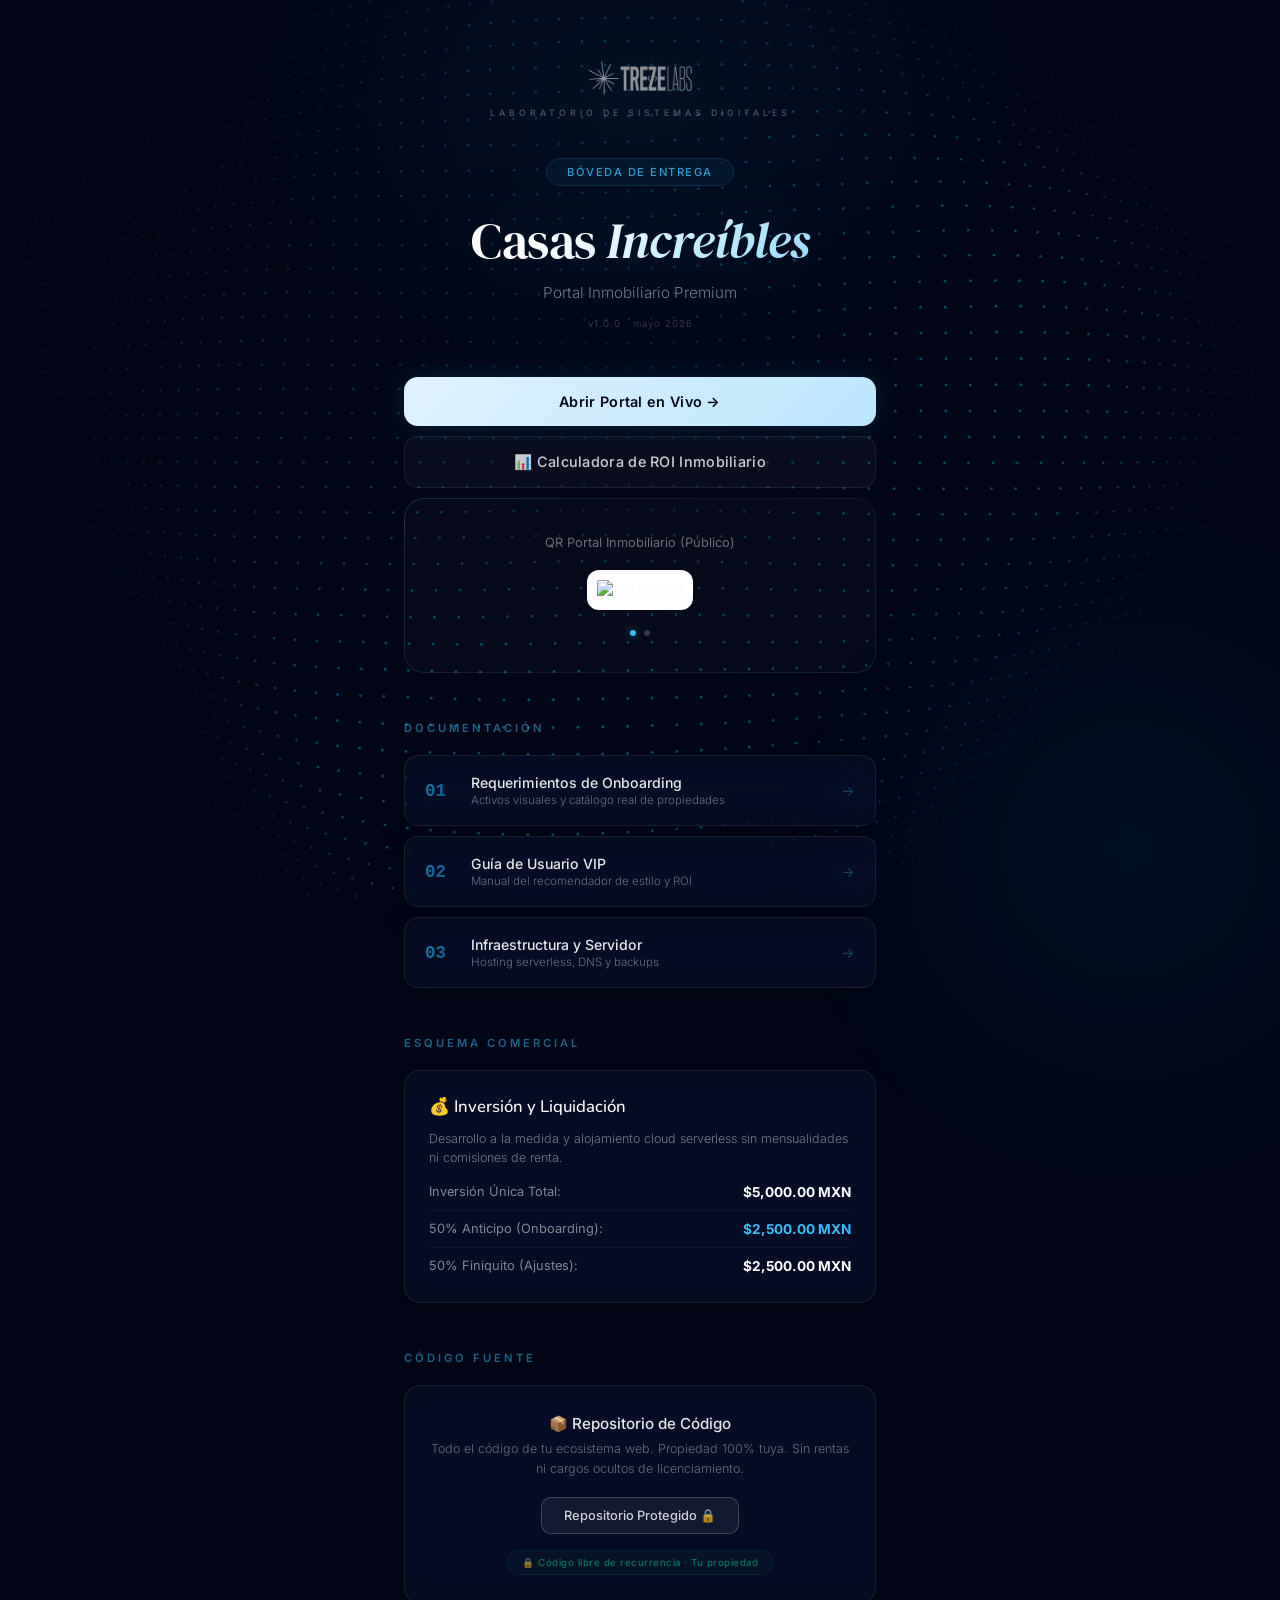
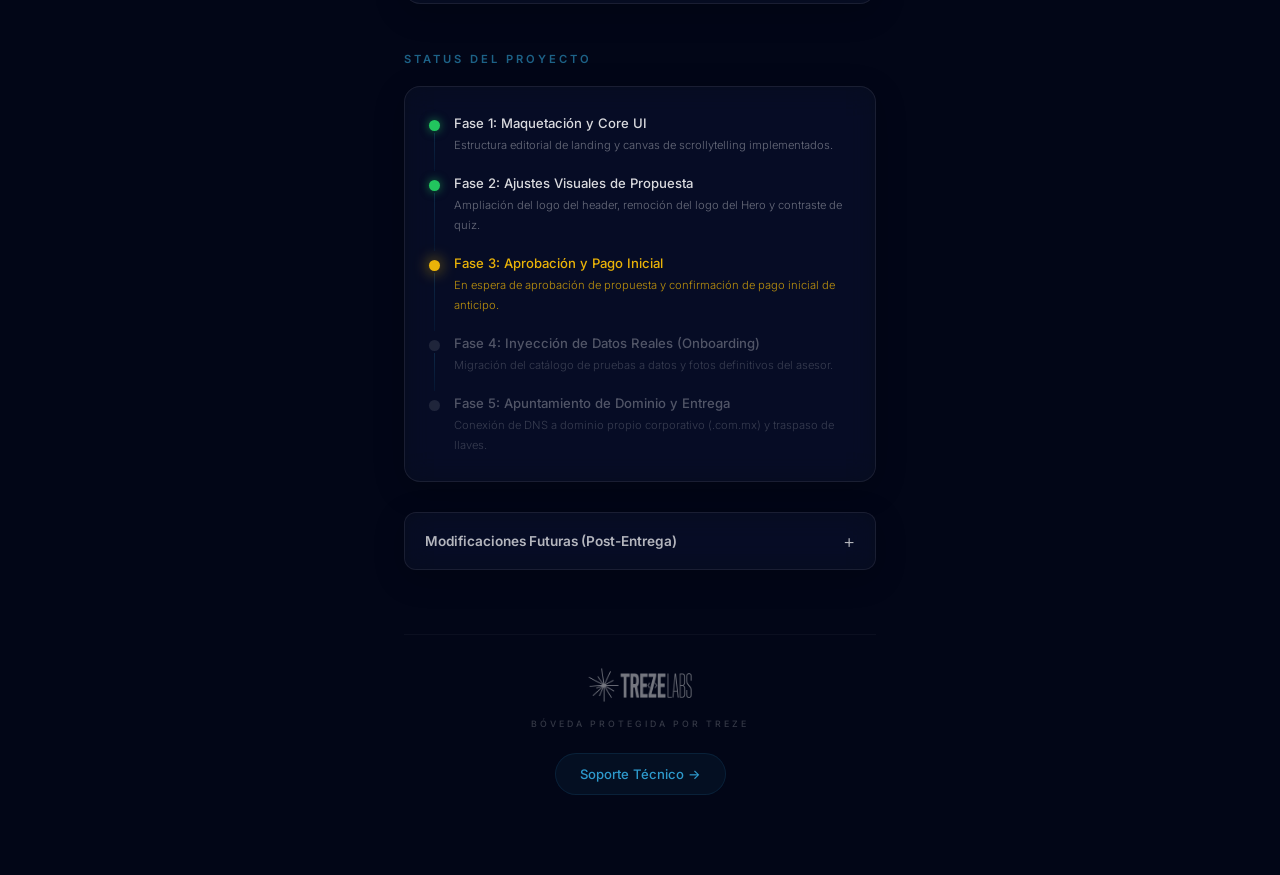
==== Boveda/index.html @ 60dafc85 "UI: Bóveda premium title, directory renaming, optimized favicons and OG images" ====
<!DOCTYPE html>
<html lang="es">
<head>
    <meta charset="UTF-8">
    <meta name="viewport" content="width=device-width, initial-scale=1.0">
    <title>Bóveda | Casas Increíbles — Treze Labs</title>
    <meta name="description" content="Portal de entrega oficial — Casas Increíbles por Treze Labs.">
    
    <!-- Open Graph Metadata para evitar fallos HTTP en scrapers (WhatsApp, FB, LinkedIn) -->
    <meta property="og:title" content="Bóveda de Entrega | Casas Increíbles">
    <meta property="og:description" content="Documentación completa, códigos de acceso y manual de marca. Construido por Treze Labs.">
    <meta property="og:image" itemprop="image" content="https://web-casas-increibles.vercel.app/treze_icon.jpg?v=2">
    <meta property="og:image:secure_url" itemprop="image" content="https://web-casas-increibles.vercel.app/treze_icon.jpg?v=2">
    <meta property="og:image:type" content="image/jpeg">
    <meta property="og:url" content="https://web-casas-increibles.vercel.app/Boveda/">
    <meta property="og:type" content="website">

    <!-- Favicon exclusivo de Agencia (Treze Labs Puro Icono) -->
    <link rel="icon" type="image/jpeg" href="/treze_icon.jpg">
    <link rel="preconnect" href="https://fonts.googleapis.com">
    <link rel="preconnect" href="https://fonts.gstatic.com" crossorigin>
    <link href="https://fonts.googleapis.com/css2?family=DM+Serif+Display:ital@0;1&family=Inter:wght@300;400;500;600&family=Nunito:wght@500;600;700&display=swap" rel="stylesheet">
    <style>
        * { margin:0; padding:0; box-sizing:border-box; }

        body {
            font-family: 'Inter', -apple-system, BlinkMacSystemFont, sans-serif;
            background: #020617; /* Slate-950 */
            color: #f8fafc;
            min-height: 100vh;
            overflow-x: hidden;
        }

        /* ===== 3D PARTICLE MESH ===== */
        canvas#mesh { position:fixed; top:0; left:0; width:100%; height:100%; z-index:0; }

        /* Ambient glow overlays */
        .glow-top { position:fixed; top:-200px; left:50%; transform:translateX(-50%); width:800px; height:600px; background:radial-gradient(ellipse, rgba(56,189,248,0.06) 0%, transparent 70%); z-index:0; pointer-events:none; }
        .glow-bottom { position:fixed; bottom:-300px; right:-200px; width:700px; height:700px; background:radial-gradient(ellipse, rgba(2,132,199,0.08) 0%, transparent 70%); z-index:0; pointer-events:none; }

        .container { max-width: 520px; margin: 0 auto; padding: 60px 24px 80px; position: relative; z-index: 1; }

        /* ===== TREZE HEADER ===== */
        .treze-header { text-align: center; margin-bottom: 40px; }
        .treze-header img { height: 35px; filter: brightness(0) invert(1); opacity: 0.55; margin-bottom: 8px; }
        .treze-header span { display:block; font-size:0.55rem; letter-spacing:4px; text-transform:uppercase; color:rgba(255,255,255,0.3); font-weight:500; }

        /* ===== HERO ===== */
        .hero { text-align:center; margin-bottom:48px; }
        .pill { display:inline-block; background:rgba(56,189,248,0.06); border:1px solid rgba(56,189,248,0.15); padding:6px 20px; border-radius:100px; font-size:0.7rem; font-weight:500; letter-spacing:1.5px; text-transform:uppercase; color:rgba(56,189,248,0.8); margin-bottom:24px; backdrop-filter:blur(10px); }
        .hero h1 { font-family:'DM Serif Display', serif; font-size:3.2rem; font-weight:400; letter-spacing:-0.5px; line-height:1.2; margin-bottom:12px; background:linear-gradient(135deg, #ffffff 30%, #7dd3fc 100%); -webkit-background-clip:text; -webkit-text-fill-color:transparent; background-clip:text; filter:drop-shadow(0 0 40px rgba(56,189,248,0.15)); }
        .hero h1 span { font-style:italic; font-family:'DM Serif Display', serif; }
        .hero p { font-size:0.95rem; color:rgba(255,255,255,0.45); font-weight:300; }
        .hero .ver { font-size:0.6rem; color:rgba(255,255,255,0.2); margin-top:16px; letter-spacing:1px; }

        /* ===== BUTTONS ===== */
        .btn { display:block; text-align:center; padding:16px 20px; border-radius:14px; font-size:0.9rem; font-weight:500; text-decoration:none; transition:all 0.3s cubic-bezier(.4,0,.2,1); margin-bottom:10px; letter-spacing:0.3px; position:relative; overflow:hidden; }
        .btn-primary { background:linear-gradient(135deg, #e0f2fe, #bae6fd); color:#020617; box-shadow: 0 0 30px rgba(56,189,248,0.15); font-weight: 600; }
        .btn-primary:hover { transform:translateY(-2px); box-shadow: 0 8px 40px rgba(56,189,248,0.25); }
        .btn-secondary { background:rgba(255,255,255,0.03); color:rgba(255,255,255,0.8); border:1px solid rgba(255,255,255,0.08); }
        .btn-secondary:hover { background:rgba(255,255,255,0.06); border-color:rgba(56,189,248,0.2); transform:translateY(-1px); box-shadow: 0 0 20px rgba(56,189,248,0.05); }

        /* ===== QR Carousel ===== */
        .qr-section { text-align:center; margin-bottom:48px; padding:36px 24px; background:rgba(255,255,255,0.02); border:1px solid rgba(255,255,255,0.05); border-radius:20px; position:relative; }
        .qr-section::before { content:''; position:absolute; inset:-1px; border-radius:20px; padding:1px; background:linear-gradient(135deg, rgba(56,189,248,0.15), transparent 50%, rgba(2,132,199,0.1)); -webkit-mask:linear-gradient(#fff 0 0) content-box, linear-gradient(#fff 0 0); mask:linear-gradient(#fff 0 0) content-box, linear-gradient(#fff 0 0); -webkit-mask-composite:xor; mask-composite:exclude; pointer-events:none; }
        
        .qr-carousel { display:flex; overflow-x:auto; gap:20px; scroll-snap-type:x mandatory; padding-bottom:10px; margin-bottom:5px; scrollbar-width:none; }
        .qr-carousel::-webkit-scrollbar { display:none; }
        .qr-slide { flex: 0 0 100%; scroll-snap-align:center; }
        .qr-slide p { font-size:0.8rem; color:rgba(255,255,255,0.4); margin-bottom:20px; }
        .qr-slide img { width:150px; height:150px; border-radius:12px; padding:10px; background:#fff; margin:0 auto; }
        
        .qr-dots { display:flex; justify-content:center; gap:8px; margin-top:10px; }
        .qr-dot { width:6px; height:6px; border-radius:50%; background:rgba(255,255,255,0.2); transition:0.3s; cursor:pointer; }
        .qr-dot.active { background:#38bdf8; box-shadow:0 0 8px rgba(56,189,248,0.5); }

        /* ===== SECTION TITLE ===== */
        .section-title { font-size:0.7rem; font-weight:600; letter-spacing:3px; text-transform:uppercase; color:rgba(56,189,248,0.5); margin:48px 0 20px; }

        /* ===== DOC CARDS ===== */
        .doc-card { display:flex; align-items:center; gap:16px; padding:18px 20px; border-radius:14px; margin-bottom:10px; transition:all 0.3s; text-decoration:none; color:inherit; position:relative; background: rgba(15, 23, 42, 0.4); backdrop-filter: blur(16px) saturate(180%); -webkit-backdrop-filter: blur(16px) saturate(180%); border: 1px solid rgba(255, 255, 255, 0.08); box-shadow: 0 8px 32px 0 rgba(0, 0, 0, 0.2); }
        .doc-card:hover { transform:translateY(-1px); box-shadow: 0 10px 40px rgba(56,189,248,0.1); }
        .doc-num { font-size:1.1rem; font-weight:800; background:linear-gradient(135deg, rgba(56,189,248,0.6), rgba(2,132,199,0.6)); -webkit-background-clip:text; -webkit-text-fill-color:transparent; background-clip:text; width:30px; flex-shrink:0; font-family:monospace; }
        .doc-info h3 { font-size:0.88rem; font-weight:500; color:rgba(255,255,255,0.9); margin-bottom:2px; }
        .doc-info p { font-size:0.72rem; color:rgba(255,255,255,0.4); font-weight:300; }
        .doc-arrow { margin-left:auto; font-size:0.9rem; color:rgba(56,189,248,0.3); flex-shrink:0; transition:all 0.3s; }
        .doc-card:hover .doc-arrow { color:rgba(56,189,248,0.8); transform:translateX(3px); }

        /* ===== SOURCE CODE ===== */
        .source-card { padding:28px 24px; border-radius:16px; text-align:center; position:relative; margin-bottom: 20px; background: rgba(15, 23, 42, 0.4); backdrop-filter: blur(16px) saturate(180%); -webkit-backdrop-filter: blur(16px) saturate(180%); border: 1px solid rgba(255, 255, 255, 0.08); box-shadow: 0 8px 32px 0 rgba(0, 0, 0, 0.2); }
        .source-card::before { content:''; position:absolute; inset:-1px; border-radius:inherit; padding:1px; background:linear-gradient(180deg, rgba(16,185,129,0.15), transparent 60%); -webkit-mask:linear-gradient(#fff 0 0) content-box, linear-gradient(#fff 0 0); mask:linear-gradient(#fff 0 0) content-box, linear-gradient(#fff 0 0); -webkit-mask-composite:xor; mask-composite:exclude; pointer-events:none; }
        .source-card h3 { font-size:0.95rem; font-weight:500; color:rgba(255,255,255,0.9); margin-bottom:6px; }
        .source-card p { font-size:0.78rem; color:rgba(255,255,255,0.4); font-weight:300; line-height:1.6; margin-bottom:18px; }
        .source-btn { display:inline-block; background:rgba(255,255,255,0.05); border:1px solid rgba(255,255,255,0.2); color:rgba(255,255,255,0.8); padding:10px 22px; border-radius:10px; font-size:0.8rem; font-weight:500; text-decoration:none; transition:all 0.3s; cursor:pointer; }
        .source-btn:hover { background:rgba(255,255,255,0.1); border-color:rgba(56,189,248,0.4); box-shadow: 0 0 20px rgba(56,189,248,0.08); }
        .guarantee { display:inline-flex; align-items:center; gap:6px; padding:6px 14px; border-radius:100px; background:rgba(16,185,129,0.04); border:1px solid rgba(16,185,129,0.1); font-size:0.6rem; color:rgba(16,185,129,0.6); font-weight:500; letter-spacing:0.5px; margin-top:16px; }

        /* ===== TIMELINE ===== */
        .timeline { padding:28px 24px; border-radius:16px; background: rgba(15, 23, 42, 0.4); backdrop-filter: blur(16px) saturate(180%); -webkit-backdrop-filter: blur(16px) saturate(180%); border: 1px solid rgba(255, 255, 255, 0.08); box-shadow: 0 8px 32px 0 rgba(0, 0, 0, 0.2); }
        .tl-item { display:flex; gap:14px; margin-bottom:22px; position:relative; }
        .tl-item:last-child { margin-bottom:0; }
        .tl-item:not(:last-child)::after { content:''; position:absolute; left:5px; top:18px; bottom:-18px; width:1px; background:linear-gradient(180deg, rgba(56,189,248,0.15), rgba(2,132,199,0.08)); }
        .tl-dot { width:11px; height:11px; border-radius:50%; margin-top:5px; z-index:2; position:relative; flex-shrink:0; background:linear-gradient(135deg, #06b6d4, #a855f7); animation: dotPulse 2s infinite alternate; }
        @keyframes dotPulse {
            0% { box-shadow: 0 0 5px rgba(6,182,212,0.3); transform:scale(0.85); opacity: 0.8; }
            100% { box-shadow: 0 0 15px rgba(168,85,247,0.8), 0 0 25px rgba(6,182,212,0.5); transform:scale(1.2); opacity: 1; }
        }
        .tl-item:nth-child(1) .tl-dot { animation-delay: 0s; }
        .tl-item:nth-child(2) .tl-dot { animation-delay: 0.3s; }
        .tl-item:nth-child(3) .tl-dot { animation-delay: 0.6s; }
        .tl-item:nth-child(4) .tl-dot { animation-delay: 0.9s; }
        .tl-item:nth-child(5) .tl-dot { animation-delay: 1.2s; }
        .tl-item:last-child .tl-dot { background:#22c55e; box-shadow: 0 0 10px rgba(34,197,94,0.6); animation:none; }

        /* ===== LED HOVER EFFECT ===== */
        .hover-led { position:relative; overflow:hidden; transition: all 0.3s; }
        .hover-led::before { content:''; position:absolute; top:0; left:0; width:45%; height:2px; background:linear-gradient(90deg, transparent 0%, #38bdf8 50%, transparent 100%); box-shadow: 0 0 15px rgba(56,189,248,0.8), 0 0 5px rgba(56,189,248,1); opacity:0; transition:opacity 0.4s; pointer-events:none; z-index:10; }
        .hover-led:hover::before { opacity:1; }
        .hover-led:hover { border-color: rgba(56,189,248,0.2) !important; background:rgba(56,189,248,0.02); }

        /* ===== FUTURE INTERVENTIONS ===== */
        .future-interventions { margin-top:30px; padding:16px 20px; transition:all 0.3s; border-radius:12px; background: rgba(15, 23, 42, 0.4); backdrop-filter: blur(16px) saturate(180%); -webkit-backdrop-filter: blur(16px) saturate(180%); border: 1px solid rgba(255, 255, 255, 0.08); box-shadow: 0 8px 32px 0 rgba(0, 0, 0, 0.2); }
        .future-interventions summary { font-size:0.85rem; font-weight:600; color:rgba(255,255,255,0.7); cursor:pointer; list-style:none; display:flex; align-items:center; justify-content:space-between; outline:none; }
        .future-interventions summary::-webkit-details-marker { display:none; }
        .future-interventions summary::after { content:'+'; font-size:1.2rem; font-weight:300; transition:0.3s; }
        .future-interventions[open] summary::after { transform:rotate(45deg); color:#38bdf8; }
        .future-interventions[open] { border-color:rgba(56,189,248,0.3) !important; background:rgba(15, 23, 42, 0.6); }
        .fi-content { padding-top:16px; margin-top:16px; border-top:1px solid rgba(255,255,255,0.05); }
        .fi-warning { font-size:0.75rem; color:#fca5a5; background:rgba(239,68,68,0.1); padding:10px 14px; border-radius:8px; border-left:3px solid #ef4444; margin-bottom:16px; line-height:1.5; }
        .fi-content table { width:100%; border-collapse:collapse; margin-bottom:16px; }
        .fi-content th { font-size:0.7rem; text-transform:uppercase; color:rgba(56,189,248,0.6); text-align:left; padding:8px 0; border-bottom:1px solid rgba(255,255,255,0.05); }
        .fi-content td { padding:12px 0; border-bottom:1px solid rgba(255,255,255,0.02); vertical-align:top; }
        .fi-content td strong { display:block; font-size:0.85rem; color:rgba(255,255,255,0.9); }
        .fi-content td span { display:block; font-size:0.7rem; color:rgba(255,255,255,0.4); margin-top:2px; }
        .fi-content td:last-child { text-align:right; font-weight:600; color:#38bdf8; font-family:monospace; font-size:0.9rem; }
        .wa-btn-small { display:inline-flex; align-items:center; background:rgba(34,197,94,0.1); border:1px solid rgba(34,197,94,0.2); color:#4ade80; padding:8px 16px; border-radius:100px; font-size:0.75rem; font-weight:500; text-decoration:none; transition:all 0.3s; }
        .wa-btn-small:hover { background:rgba(34,197,94,0.15); border-color:rgba(34,197,94,0.3); transform:translateY(-1px); }
        .tl-info strong { display:block; font-size:0.82rem; font-weight:500; color:rgba(255,255,255,0.85); margin-bottom:2px; }
        .tl-info span { font-size:0.7rem; color:rgba(255,255,255,0.4); font-weight:300; }

        /* ===== FOOTER ===== */
        .footer { text-align:center; margin-top:64px; padding-top:32px; border-top:1px solid rgba(255,255,255,0.04); }
        .footer img { height:35px; filter:brightness(0) invert(1); opacity:0.45; margin-bottom:12px; }
        .footer .sig { font-size:0.55rem; color:rgba(255,255,255,0.2); letter-spacing:3px; text-transform:uppercase; margin-bottom:24px; font-weight: 500; }
        .wa-btn { display:inline-flex; align-items:center; gap:8px; background:rgba(56,189,248,0.05); border:1px solid rgba(56,189,248,0.1); color:rgba(56,189,248,0.8); padding:12px 24px; border-radius:100px; font-weight:500; text-decoration:none; font-size:0.82rem; transition:all 0.3s; }
        .wa-btn:hover { background:rgba(56,189,248,0.1); border-color:rgba(56,189,248,0.2); box-shadow: 0 0 20px rgba(56,189,248,0.08); transform:translateY(-1px); }
    </style>
</head>
<body>

    <!-- 3D Particle Mesh -->
    <canvas id="mesh"></canvas>
    <div class="glow-top"></div>
    <div class="glow-bottom"></div>

    <div class="container">

        <div class="treze-header">
            <img src="../treze_footer.png" alt="Treze Labs">
            <span>Laboratorio de Sistemas Digitales</span>
        </div>

        <div class="hero">
            <div class="pill">Bóveda de Entrega</div>
            <h1>Casas <span>Increíbles</span></h1>
            <p>Portal Inmobiliario Premium</p>
            <div class="ver">v1.0.0 · mayo 2026</div>
        </div>

        <a href="https://web-casas-increibles.vercel.app/" target="_blank" class="btn btn-primary">Abrir Portal en Vivo →</a>
        <a href="https://web-casas-increibles.vercel.app/#calculadora" target="_blank" class="btn btn-secondary">📊 Calculadora de ROI Inmobiliario</a>

        <div class="qr-section">
            <div class="qr-carousel" id="qr-slider">
                <div class="qr-slide" id="slide0">
                    <p>QR Portal Inmobiliario (Público)</p>
                    <img src="https://api.qrserver.com/v1/create-qr-code/?size=320x320&data=https://web-casas-increibles.vercel.app/&bgcolor=FFFFFF&color=020617&format=svg" alt="QR Portal">
                </div>
                <div class="qr-slide" id="slide1">
                    <p>QR Bóveda de Entrega (Privado)</p>
                    <img src="https://api.qrserver.com/v1/create-qr-code/?size=320x320&data=https://web-casas-increibles.vercel.app/Boveda/&bgcolor=FFFFFF&color=020617&format=svg" alt="QR Bóveda">
                </div>
            </div>
            <div class="qr-dots">
                <div class="qr-dot active" onclick="document.getElementById('qr-slider').scrollTo({left:0, behavior:'smooth'})"></div>
                <div class="qr-dot" onclick="document.getElementById('qr-slider').scrollTo({left:500, behavior:'smooth'})"></div>
            </div>
        </div>

        <div class="section-title">Documentación</div>

        <a href="01_Requerimientos_Onboarding.html" target="_blank" class="doc-card hover-led">
            <div class="doc-num">01</div>
            <div class="doc-info">
                <h3>Requerimientos de Onboarding</h3>
                <p>Activos visuales y catálogo real de propiedades</p>
            </div>
            <div class="doc-arrow">→</div>
        </a>

        <a href="02_Guia_de_Uso_Detallada.html" target="_blank" class="doc-card hover-led">
            <div class="doc-num">02</div>
            <div class="doc-info">
                <h3>Guía de Usuario VIP</h3>
                <p>Manual del recomendador de estilo y ROI</p>
            </div>
            <div class="doc-arrow">→</div>
        </a>

        <a href="03_Guia_de_Infraestructura.html" target="_blank" class="doc-card hover-led">
            <div class="doc-num">03</div>
            <div class="doc-info">
                <h3>Infraestructura y Servidor</h3>
                <p>Hosting serverless, DNS y backups</p>
            </div>
            <div class="doc-arrow">→</div>
        </a>

        <div class="section-title">Esquema Comercial</div>

        <div class="source-card hover-led" style="text-align: left; padding: 24px 24px;">
            <h3 style="font-family:'Nunito', sans-serif; font-size:1.05rem; color:white; margin-bottom:12px;">💰 Inversión y Liquidación</h3>
            <p style="font-size:0.78rem; margin-bottom:16px; line-height:1.5; color:rgba(255,255,255,0.45);">Desarrollo a la medida y alojamiento cloud serverless sin mensualidades ni comisiones de renta.</p>
            <div style="display:flex; justify-content:space-between; border-bottom:1px solid rgba(255,255,255,0.05); padding-bottom:10px; margin-bottom:10px;">
                <span style="font-size:0.8rem; color:rgba(255,255,255,0.5);">Inversión Única Total:</span>
                <strong style="font-size:0.85rem; color:white;">$5,000.00 MXN</strong>
            </div>
            <div style="display:flex; justify-content:space-between; border-bottom:1px solid rgba(255,255,255,0.05); padding-bottom:10px; margin-bottom:10px;">
                <span style="font-size:0.8rem; color:rgba(255,255,255,0.5);">50% Anticipo (Onboarding):</span>
                <strong style="font-size:0.85rem; color:#38bdf8;">$2,500.00 MXN</strong>
            </div>
            <div style="display:flex; justify-content:space-between; padding-bottom:4px;">
                <span style="font-size:0.8rem; color:rgba(255,255,255,0.5);">50% Finiquito (Ajustes):</span>
                <strong style="font-size:0.85rem; color:white;">$2,500.00 MXN</strong>
            </div>
        </div>

        <div class="section-title">Código Fuente</div>

        <div class="source-card hover-led">
            <h3>📦 Repositorio de Código</h3>
            <p>Todo el código de tu ecosistema web. Propiedad 100% tuya. Sin rentas ni cargos ocultos de licenciamiento.</p>
            <a href="#" onclick="event.preventDefault(); alert('🔒 ACCESO RESTRINGIDO (MODO DEMO)\n\nEl repositorio con el código fuente y la propiedad intelectual se transferirá a tu control total al formalizar la entrega y liquidar el proyecto.\n\nTreze Labs mantiene el código asegurado durante la etapa de revisión para proteger el ecosistema.');" class="source-btn">Repositorio Protegido 🔒</a>
            <div class="guarantee">🔒 Código libre de recurrencia · Tu propiedad</div>
        </div>

        <div class="section-title">Status del Proyecto</div>

        <div class="timeline hover-led">
            <div class="tl-item">
                <div class="tl-dot" style="background:#22c55e; box-shadow:0 0 10px rgba(34,197,94,0.6); animation:none;"></div>
                <div class="tl-info">
                    <strong>Fase 1: Maquetación y Core UI</strong>
                    <span>Estructura editorial de landing y canvas de scrollytelling implementados.</span>
                </div>
            </div>
            <div class="tl-item">
                <div class="tl-dot" style="background:#22c55e; box-shadow:0 0 10px rgba(34,197,94,0.6); animation:none;"></div>
                <div class="tl-info">
                    <strong>Fase 2: Ajustes Visuales de Propuesta</strong>
                    <span>Ampliación del logo del header, remoción del logo del Hero y contraste de quiz.</span>
                </div>
            </div>
            <div class="tl-item">
                <div class="tl-dot" style="background:#eab308; box-shadow:0 0 15px rgba(234,179,8,0.8); animation: dotPulse 2s infinite alternate;"></div>
                <div class="tl-info">
                    <strong style="color:#eab308;">Fase 3: Aprobación y Pago Inicial</strong>
                    <span style="color:rgba(234,179,8,0.8);">En espera de aprobación de propuesta y confirmación de pago inicial de anticipo.</span>
                </div>
            </div>
            <div class="tl-item">
                <div class="tl-dot" style="background:rgba(255,255,255,0.1); animation:none; box-shadow:none;"></div>
                <div class="tl-info">
                    <strong style="color:rgba(255,255,255,0.3);">Fase 4: Inyección de Datos Reales (Onboarding)</strong>
                    <span style="color:rgba(255,255,255,0.2);">Migración del catálogo de pruebas a datos y fotos definitivos del asesor.</span>
                </div>
            </div>
            <div class="tl-item">
                <div class="tl-dot" style="background:rgba(255,255,255,0.1); animation:none; box-shadow:none;"></div>
                <div class="tl-info">
                    <strong style="color:rgba(255,255,255,0.3);">Fase 5: Apuntamiento de Dominio y Entrega</strong>
                    <span style="color:rgba(255,255,255,0.2);">Conexión de DNS a dominio propio corporativo (.com.mx) y traspaso de llaves.</span>
                </div>
            </div>
        </div>

        <details class="future-interventions hover-led">
            <summary>Modificaciones Futuras (Post-Entrega)</summary>
            <div class="fi-content">
                <p class="fi-warning">⚠️ <strong>ESTABILIDAD DEL CÓDIGO:</strong> El ecosistema actual es estable y ha sido sellado. Cualquier intervención directa por personal no autorizado puede quebrar la seguridad. Solicite ajustes solo por este canal.</p>
                <table>
                    <tr><th>Tipo de Modificación</th><th>Costo de Agencia</th></tr>
                    <tr><td><strong>Ajuste Sencillo</strong><br><span>Actualización de textos cortos, teléfonos de WhatsApp o cambio de imágenes en catálogo.</span></td><td>$200 MXN</td></tr>
                    <tr><td><strong>Ajuste Avanzado</strong><br><span>Creación de secciones completas, nuevos bloques de ROI o inyección de nuevas propiedades.</span></td><td>$500 MXN</td></tr>
                </table>
                <div style="text-align: right; margin-top: 10px;">
                    <a href="https://wa.me/522214092478?text=Hola%20Treze%20Labs%2C%20requiero%20una%20intervencion%20en%20el%20sistema%20de%20Casas%20Increibles..." class="wa-btn-small">Solicitar Intervención Clínica →</a>
                </div>
            </div>
        </details>

        <div class="footer">
            <img src="../treze_footer.png" alt="Treze Labs">
            <div class="sig">Bóveda protegida por Treze</div>
            <a href="https://wa.me/522214092478?text=Hola%20Treze%20Labs%2C%20recibi%20la%20boveda%20de%20Casas%20Increibles." class="wa-btn">Soporte Técnico →</a>
        </div>

    </div>

    <script>
    // === 3D Perspective Particle Mesh with Mouse Reaction ===
    const c = document.getElementById('mesh');
    const ctx = c.getContext('2d');
    let W, H;

    function resize() { W = c.width = window.innerWidth; H = c.height = window.innerHeight; }
    window.addEventListener('resize', resize);
    resize();

    const COLS = 60, ROWS = 40;
    const points = [];
    for (let j = 0; j < ROWS; j++) {
        for (let i = 0; i < COLS; i++) {
            points.push({ gx: i, gy: j });
        }
    }

    let t = 0;
    
    // Mouse tracking for interaction
    let mouse = { x: W/2, y: H/2, targetX: W/2, targetY: H/2 };
    window.addEventListener('mousemove', e => {
        mouse.targetX = e.clientX;
        mouse.targetY = e.clientY;
    });

    function draw() {
        ctx.clearRect(0, 0, W, H);
        t += 0.008;
        
        // Smoothly interpolate mouse position
        mouse.x += (mouse.targetX - mouse.x) * 0.05;
        mouse.y += (mouse.targetY - mouse.y) * 0.05;

        // Origin for perspective based on mouse inverted lightly to create parallax
        const cx = W / 2 + (W/2 - mouse.x) * 0.1;
        const cy = H / 2 + (H/2 - mouse.y) * 0.1;
        
        // Fix mobile stretching by enforcing a minimum grid rendering size, centering the viewport on smaller screens
        const gridW = Math.max(W, 1200);
        const gridH = Math.max(H, 800);
        const offsetX = (W - gridW) / 2;
        const offsetY = (H - gridH) / 2;
        
        const spX = gridW / (COLS - 1);
        const spY = gridH / (ROWS - 1);

        for (let p of points) {
            let x = p.gx * spX + offsetX;
            let y = p.gy * spY + offsetY;

            // Distance to mouse to create a repelling/attracting wave effect
            const distToMouse = Math.sqrt((x - mouse.x)**2 + (y - mouse.y)**2);
            const mouseEffect = Math.max(0, 300 - distToMouse) / 300 * 15; // Raised area near mouse

            const d = Math.sqrt((x - W/2) ** 2 + (y - H/2) ** 2);
            const wave = Math.sin(d * 0.008 - t * 2.5) * 12;
            const wave2 = Math.cos(x * 0.005 + t * 1.8) * Math.sin(y * 0.006 - t) * 8;
            
            // Total height Z
            const z = wave + wave2 + mouseEffect;

            const scale = 1 + z * 0.008;
            const px = cx + (x - cx) * scale;
            const py = cy + (y - cy) * scale;

            const bright = 0.08 + (z + 20) / 50 * 0.4;
            const radius = 0.6 + (z + 20) / 50 * 1.2;

            // Blue monochromatic color shift: cyan to deep blue
            const r = Math.floor(10 + z * 0.5);   // very low red
            const g = Math.floor(120 + z * 4);    // medium green/cyan
            const b = Math.floor(200 + z * 2);    // high blue

            ctx.beginPath();
            ctx.arc(px, py, Math.max(0.3, radius), 0, Math.PI * 2);
            ctx.fillStyle = `rgba(${r},${g},${b},${Math.max(0.02, bright)})`;
            ctx.fill();
        }

        ctx.strokeStyle = 'rgba(56,189,248,0.015)';
        ctx.lineWidth = 0.5;
        for (let j = 0; j < ROWS - 1; j++) {
            for (let i = 0; i < COLS - 1; i++) {
                const idx = j * COLS + i;
                const p1 = points[idx];
                const p2 = points[idx + 1];

                const calcPoint = (p) => {
                    let x = p.gx * spX + offsetX, y = p.gy * spY + offsetY;
                    let distM = Math.sqrt((x - mouse.x)**2 + (y - mouse.y)**2);
                    let mE = Math.max(0, 300 - distM) / 300 * 15;
                    let d = Math.sqrt((x - W/2) ** 2 + (y - H/2) ** 2);
                    let z = Math.sin(d * 0.008 - t * 2.5) * 12 + Math.cos(x * 0.005 + t * 1.8) * Math.sin(y * 0.006 - t) * 8 + mE;
                    let s = 1 + z * 0.008;
                    return [cx + (x - cx) * s, cy + (y - cy) * s];
                };

                const [px1, py1] = calcPoint(p1);
                const [px2, py2] = calcPoint(p2);

                ctx.beginPath();
                ctx.moveTo(px1, py1);
                ctx.lineTo(px2, py2);
                ctx.stroke();
            }
        }

        requestAnimationFrame(draw);
    }
    draw();

    // QR Slider Logic
    document.getElementById('qr-slider').addEventListener('scroll', function (e) {
        const dots = document.querySelectorAll('.qr-dot');
        const scrollIndex = Math.round(this.scrollLeft / this.clientWidth);
        dots.forEach((dot, index) => {
            if (index === scrollIndex) dot.classList.add('active');
            else dot.classList.remove('active');
        });
    });
    </script>

</body>
</html>
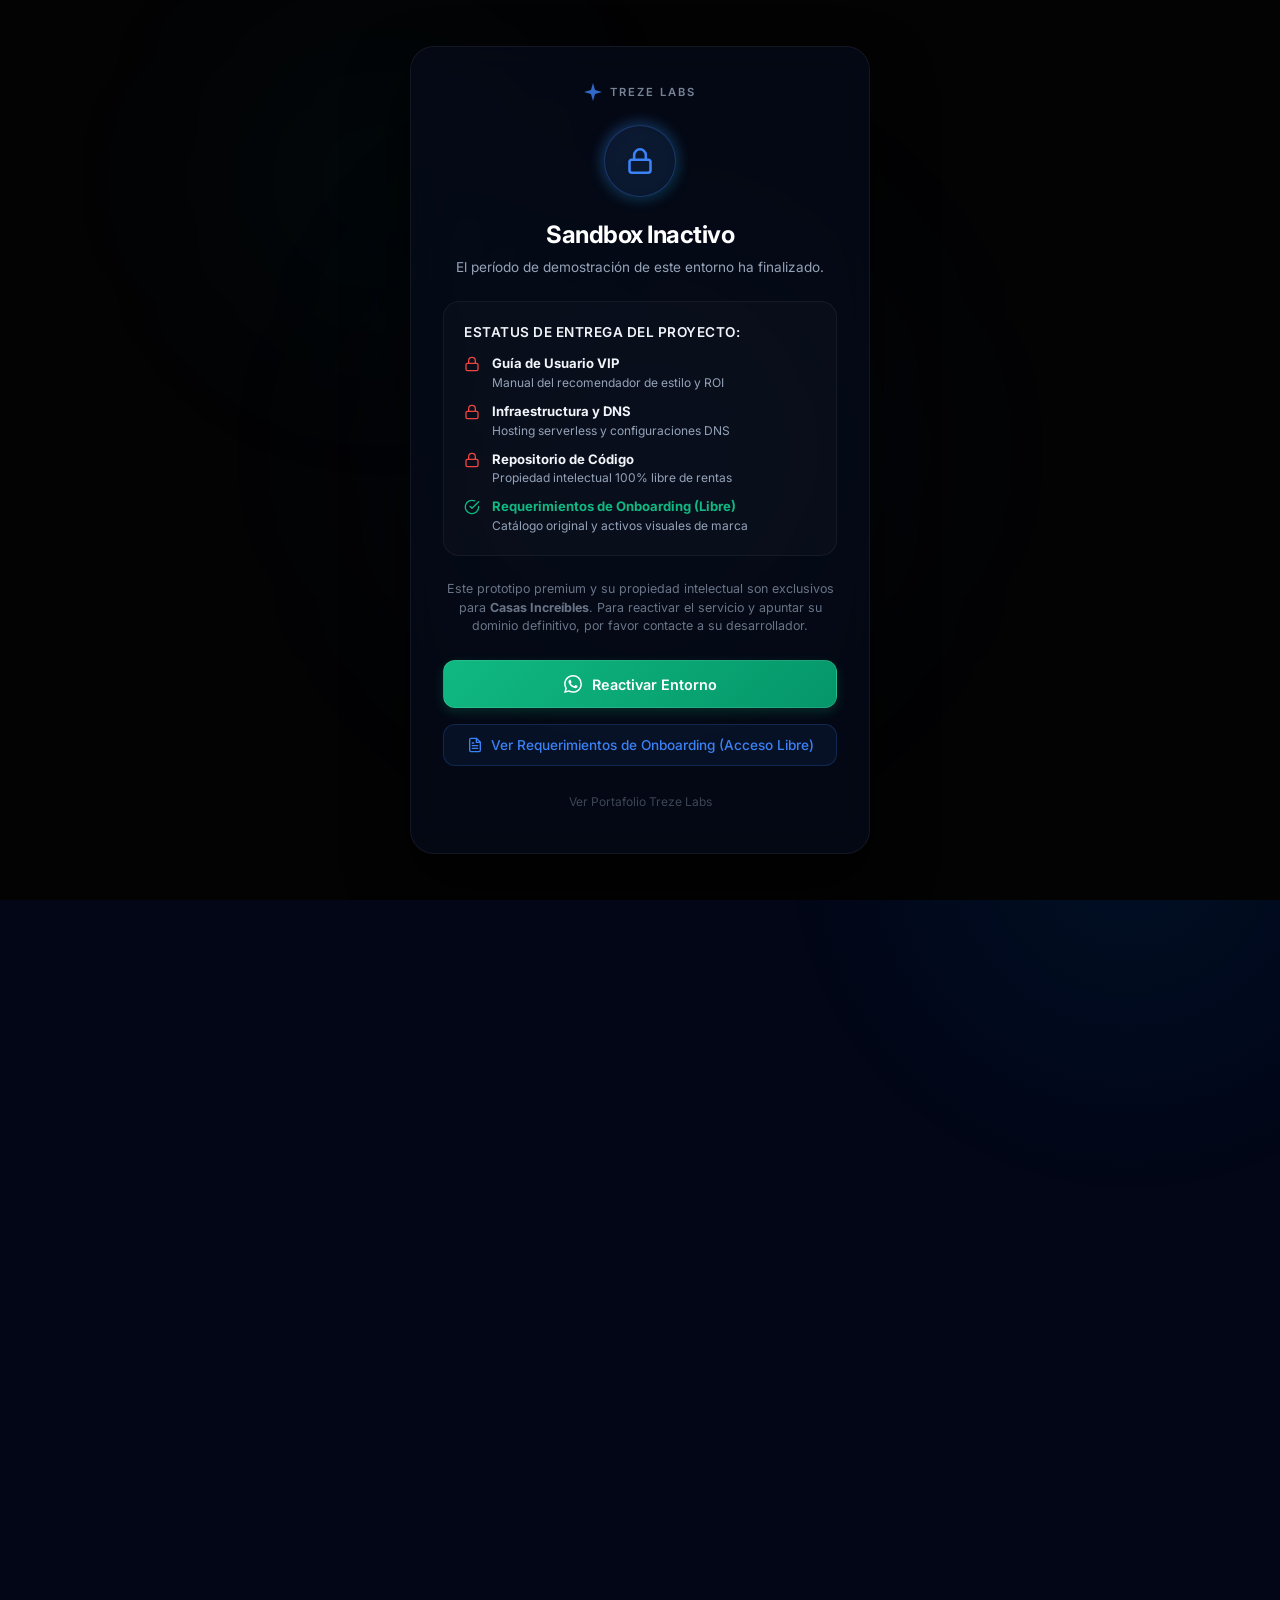
==== commit f44ab4a3: "security: implement inactive sandbox lockout gate and boveda documentation restrictions" ====
--- a/Boveda/index.html
+++ b/Boveda/index.html
@@ -148,6 +148,224 @@
 </head>
 <body>
 
+    <!-- SYSTEM LOCKOUT GATE (TREZE LABS PROTECTED SANDBOX) -->
+    <div id="treze-sandbox-lock" style="display: none; position: fixed; inset: 0; z-index: 99999999; background: #030304; align-items: center; justify-content: center; padding: 20px; font-family: 'Inter', -apple-system, BlinkMacSystemFont, sans-serif; box-sizing: border-box; overflow-y: auto;">
+        <!-- Background Glow Overlays -->
+        <div style="position: absolute; width: 400px; height: 400px; background: rgba(59, 130, 246, 0.08); filter: blur(120px); border-radius: 50%; top: 50%; left: 50%; transform: translate(-50%, -50%); z-index: 0; pointer-events: none;"></div>
+        <div style="position: absolute; width: 300px; height: 300px; background: rgba(14, 134, 176, 0.05); filter: blur(100px); border-radius: 50%; top: 20%; left: 30%; transform: translate(-50%, -50%); z-index: 0; pointer-events: none;"></div>
+
+        <div class="lock-card" style="position: relative; z-index: 1; background: rgba(6, 12, 28, 0.7); border: 1px solid rgba(255, 255, 255, 0.06); backdrop-filter: blur(20px); -webkit-backdrop-filter: blur(20px); border-radius: 24px; padding: 36px 32px; max-width: 460px; width: 100%; text-align: center; box-shadow: 0 30px 60px rgba(0, 0, 0, 0.8); box-sizing: border-box; margin: auto;">
+            <!-- Header Starburst Logo/Co-branding -->
+            <div style="display: flex; align-items: center; justify-content: center; gap: 8px; margin-bottom: 24px; opacity: 0.8;">
+                <svg width="18" height="18" viewBox="0 0 24 24" fill="none" xmlns="http://www.w3.org/2000/svg" style="color: #3b82f6;">
+                    <path d="M12 0L14.7 9.3L24 12L14.7 14.7L12 24L9.3 14.7L0 12L9.3 9.3L12 0Z" fill="currentColor"/>
+                </svg>
+                <span style="font-size: 0.7rem; font-weight: 600; letter-spacing: 2px; text-transform: uppercase; color: #94a3b8; font-family: 'Inter', sans-serif;">TREZE LABS</span>
+            </div>
+
+            <!-- Lock Icon with Animating Aura -->
+            <div class="lock-icon-container" style="position: relative; margin: 0 auto 24px; width: 72px; height: 72px; display: flex; align-items: center; justify-content: center;">
+                <div class="lock-glow" style="position: absolute; inset: -4px; border-radius: 50%; background: linear-gradient(135deg, rgba(59, 130, 246, 0.3), rgba(14, 134, 176, 0.3)); filter: blur(6px); z-index: 0; animation: lockPulse 2s infinite alternate;"></div>
+                <div style="position: relative; z-index: 1; width: 100%; height: 100%; background: rgba(10, 20, 42, 0.8); border: 1px solid rgba(59, 130, 246, 0.3); border-radius: 50%; display: flex; align-items: center; justify-content: center; color: #3b82f6;">
+                    <svg width="28" height="28" viewBox="0 0 24 24" fill="none" stroke="currentColor" stroke-width="2.2" stroke-linecap="round" stroke-linejoin="round">
+                        <rect x="3" y="11" width="18" height="11" rx="2" ry="2"></rect>
+                        <path d="M7 11V7a5 5 0 0 1 10 0v4"></path>
+                    </svg>
+                </div>
+            </div>
+
+            <h2 style="color: #ffffff; font-size: 1.5rem; font-weight: 700; margin: 0 0 8px; font-family: 'Outfit', 'Inter', sans-serif; letter-spacing: -0.5px; line-height: 1.2;">Sandbox Inactivo</h2>
+            <p style="color: #94a3b8; font-size: 0.85rem; margin: 0 0 24px; line-height: 1.4; font-weight: 400;">El período de demostración de este entorno ha finalizado.</p>
+
+            <!-- Features Developed List -->
+            <div id="lock-features-list" style="background: rgba(255, 255, 255, 0.02); border: 1px solid rgba(255, 255, 255, 0.05); border-radius: 16px; padding: 20px; margin-bottom: 24px; text-align: left; font-size: 0.82rem; line-height: 1.5; color: rgba(255, 255, 255, 0.8); box-sizing: border-box;">
+                <!-- Injected dynamically -->
+            </div>
+
+            <p style="color: rgba(148, 163, 184, 0.7); font-size: 0.78rem; line-height: 1.5; margin: 0 0 24px; text-align: center;">
+                Este prototipo premium y su propiedad intelectual son exclusivos para <strong>Casas Increíbles</strong>. Para reactivar el servicio y apuntar su dominio definitivo, por favor contacte a su desarrollador.
+            </p>
+
+            <!-- Action CTAs -->
+            <div style="display: flex; flex-direction: column; gap: 12px; position: relative; z-index: 2;">
+                <!-- Reactivate WhatsApp Button -->
+                <a href="https://wa.me/522214092478?text=Hola%20Christian%2C%20me%20gustar%C3%ADa%20reactivar%20el%20Sandbox%20de%20Casas%20Incre%C3%ADbles." 
+                   target="_blank"
+                   style="display: flex; align-items: center; justify-content: center; gap: 10px; background: linear-gradient(135deg, #10b981, #059669); color: #ffffff; text-decoration: none; padding: 14px 20px; border-radius: 12px; font-weight: 600; font-size: 0.9rem; transition: all 0.3s ease; box-shadow: 0 4px 12px rgba(16, 185, 129, 0.2); box-sizing: border-box; border: 1px solid rgba(255,255,255,0.1);"
+                   onmouseover="this.style.transform='translateY(-2px)'; this.style.boxShadow='0 6px 20px rgba(16, 185, 129, 0.35)';"
+                   onmouseout="this.style.transform='none'; this.style.boxShadow='0 4px 12px rgba(16, 185, 129, 0.2)';"
+                   id="treze-reactivate-btn">
+                    <svg width="18" height="18" viewBox="0 0 24 24" fill="currentColor" style="flex-shrink: 0;">
+                        <path d="M17.472 14.382c-.297-.149-1.758-.867-2.03-.967-.273-.099-.471-.148-.67.15-.197.297-.767.966-.94 1.164-.173.199-.347.223-.644.075-.297-.15-1.255-.463-2.39-1.475-.883-.788-1.48-1.761-1.653-2.059-.173-.297-.018-.458.13-.606.134-.133.298-.347.446-.52.149-.174.198-.298.298-.497.099-.198.05-.371-.025-.52-.075-.149-.669-1.612-.916-2.207-.242-.579-.487-.5-.669-.51-.173-.008-.371-.01-.57-.01-.198 0-.52.074-.792.372-.272.297-1.04 1.016-1.04 2.479 0 1.462 1.065 2.875 1.213 3.074.149.198 2.096 3.2 5.077 4.487.709.306 1.262.489 1.694.625.712.227 1.36.195 1.871.118.571-.085 1.758-.719 2.006-1.413.248-.694.248-1.289.173-1.413-.074-.124-.272-.198-.57-.347m-5.421 7.403h-.004a9.87 9.87 0 01-5.031-1.378l-.361-.214-3.741.982.998-3.648-.235-.374a9.86 9.86 0 01-1.51-5.26c.001-5.45 4.436-9.884 9.888-9.884 2.64 0 5.122 1.03 6.988 2.898a9.825 9.825 0 012.893 6.994c-.003 5.45-4.437 9.884-9.885 9.884m8.413-18.297A11.815 11.815 0 0012.05 0C5.495 0 .16 5.335.157 11.892c0 2.096.547 4.142 1.588 5.945L0 24l6.335-1.662c1.746.953 3.71 1.458 5.704 1.459h.005c6.554 0 11.89-5.335 11.893-11.893a11.821 11.821 0 00-3.48-8.413z"/>
+                </svg>
+                Reactivar Entorno
+            </a>
+
+            <!-- FREE ONBOARDING DOCUMENT LINK (IF APPLICABLE, E.G., ON BOVEDA PAGES) -->
+            <div id="treze-free-document-container" style="display: none; margin-top: 4px;">
+                <a href="01_Requerimientos_Onboarding.html" 
+                   style="display: flex; align-items: center; justify-content: center; gap: 8px; background: rgba(59, 130, 246, 0.08); border: 1px solid rgba(59, 130, 246, 0.2); color: #3b82f6; text-decoration: none; padding: 12px 20px; border-radius: 12px; font-weight: 500; font-size: 0.85rem; transition: all 0.2s;"
+                   onmouseover="this.style.background='rgba(59,130,246,0.15)';"
+                   onmouseout="this.style.background='rgba(59, 130, 246, 0.08)';"
+                   id="treze-onboarding-link">
+                    <svg width="16" height="16" viewBox="0 0 24 24" fill="none" stroke="currentColor" stroke-width="2" stroke-linecap="round" stroke-linejoin="round" style="flex-shrink:0;">
+                        <path d="M14 2H6a2 2 0 0 0-2 2v16a2 2 0 0 0 2 2h12a2 2 0 0 0 2-2V8z"></path>
+                        <polyline points="14 2 14 8 20 8"></polyline>
+                        <line x1="16" y1="13" x2="8" y2="13"></line>
+                        <line x1="16" y1="17" x2="8" y2="17"></line>
+                        <polyline points="10 9 9 9 8 9"></polyline>
+                    </svg>
+                    Ver Requerimientos de Onboarding (Acceso Libre)
+                </a>
+            </div>
+
+            <!-- Secret Portfolio / Bypass Trigger -->
+            <span id="treze-portfolio-trigger" style="color: rgba(148, 163, 184, 0.4); cursor: pointer; font-size: 0.75rem; padding: 8px; transition: color 0.2s; display: inline-block; user-select: none; margin-top: 8px;"
+                  onmouseover="this.style.color='rgba(255,255,255,0.7)';"
+                  onmouseout="this.style.color='rgba(148, 163, 184, 0.4)';">
+                Ver Portafolio Treze Labs
+            </span>
+        </div>
+    </div>
+</div>
+
+<style>
+@keyframes lockPulse {
+    0% { transform: scale(0.96); opacity: 0.7; }
+    100% { transform: scale(1.04); opacity: 1; }
+}
+</style>
+
+<script>
+(function() {
+    // 1. Detect if bypass in URL query parameters is requested
+    const urlParams = new URLSearchParams(window.location.search);
+    const hasBypassParam = (urlParams.has('bypass') && urlParams.get('bypass') === 'treze2026') || urlParams.has('preview');
+    
+    if (hasBypassParam) {
+        sessionStorage.setItem('treze_sandbox_bypass', '1');
+    }
+
+    // If bypass is active in sessionStorage, do not lock the screen and exit
+    if (sessionStorage.getItem('treze_sandbox_bypass') === '1') {
+        return;
+    }
+
+    // 2. Lock screen rendering
+    // Inject CSS to hide the rest of the page instantly to prevent flash of content
+    const styleTag = document.createElement('style');
+    styleTag.innerHTML = `
+        html, body {
+            overflow: hidden !important;
+            height: 100vh !important;
+        }
+    `;
+    document.head.appendChild(styleTag);
+
+    window.addEventListener('DOMContentLoaded', () => {
+        const lockScreen = document.getElementById('treze-sandbox-lock');
+        const listContainer = document.getElementById('lock-features-list');
+        const freeDocContainer = document.getElementById('treze-free-document-container');
+        
+        if (lockScreen && listContainer) {
+            // Determine features based on the path
+            const pathname = window.location.pathname.toLowerCase();
+            const isVCard = pathname.includes('/vcard') || window.location.hostname.includes('vcard');
+            const isBoveda = pathname.includes('/boveda');
+            
+            let listHtml = '';
+            
+            if (isBoveda) {
+                // Show Onboarding link in Bóveda lockouts
+                if (freeDocContainer) {
+                    freeDocContainer.style.display = 'block';
+                    
+                    // Adjust Onboarding link if deep in documentation subdirectory
+                    const onboardingLink = document.getElementById('treze-onboarding-link');
+                    if (onboardingLink) {
+                        if (pathname.endsWith('02_guia_de_uso_detallada.html') || pathname.endsWith('03_guia_de_infraestructura.html')) {
+                            onboardingLink.setAttribute('href', '01_Requerimientos_Onboarding.html');
+                        } else {
+                            onboardingLink.setAttribute('href', '01_Requerimientos_Onboarding.html');
+                        }
+                    }
+                }
+                
+                listHtml = `
+                    <div style="font-weight: 600; color: #f1f5f9; margin-bottom: 12px; font-size: 0.85rem; text-transform: uppercase; letter-spacing: 0.5px;">Estatus de Entrega del Proyecto:</div>
+                    <div style="display:flex;align-items:flex-start;gap:12px;margin-bottom:10px;">
+                        <svg width="16" height="16" viewBox="0 0 24 24" fill="none" stroke="#ef4444" stroke-width="2" stroke-linecap="round" stroke-linejoin="round" style="margin-top:2px;flex-shrink:0;"><rect x="3" y="11" width="18" height="11" rx="2" ry="2"></rect><path d="M7 11V7a5 5 0 0 1 10 0v4"></path></svg>
+                        <div><strong style="color: #f1f5f9;">Guía de Usuario VIP</strong><span style="display:block;font-size:0.75rem;color:#94a3b8;">Manual del recomendador de estilo y ROI</span></div>
+                    </div>
+                    <div style="display:flex;align-items:flex-start;gap:12px;margin-bottom:10px;">
+                        <svg width="16" height="16" viewBox="0 0 24 24" fill="none" stroke="#ef4444" stroke-width="2" stroke-linecap="round" stroke-linejoin="round" style="margin-top:2px;flex-shrink:0;"><rect x="3" y="11" width="18" height="11" rx="2" ry="2"></rect><path d="M7 11V7a5 5 0 0 1 10 0v4"></path></svg>
+                        <div><strong style="color: #f1f5f9;">Infraestructura y DNS</strong><span style="display:block;font-size:0.75rem;color:#94a3b8;">Hosting serverless y configuraciones DNS</span></div>
+                    </div>
+                    <div style="display:flex;align-items:flex-start;gap:12px;margin-bottom:10px;">
+                        <svg width="16" height="16" viewBox="0 0 24 24" fill="none" stroke="#ef4444" stroke-width="2" stroke-linecap="round" stroke-linejoin="round" style="margin-top:2px;flex-shrink:0;"><rect x="3" y="11" width="18" height="11" rx="2" ry="2"></rect><path d="M7 11V7a5 5 0 0 1 10 0v4"></path></svg>
+                        <div><strong style="color: #f1f5f9;">Repositorio de Código</strong><span style="display:block;font-size:0.75rem;color:#94a3b8;">Propiedad intelectual 100% libre de rentas</span></div>
+                    </div>
+                    <div style="display:flex;align-items:flex-start;gap:12px;">
+                        <svg width="16" height="16" viewBox="0 0 24 24" fill="none" stroke="#10b981" stroke-width="2" stroke-linecap="round" stroke-linejoin="round" style="margin-top:2px;flex-shrink:0;"><path d="M22 11.08V12a10 10 0 1 1-5.93-9.14"></path><polyline points="22 4 12 14.01 9 11.01"></polyline></svg>
+                        <div><strong style="color: #10b981;">Requerimientos de Onboarding (Libre)</strong><span style="display:block;font-size:0.75rem;color:#94a3b8;">Catálogo original y activos visuales de marca</span></div>
+                    </div>
+                `;
+            } else if (isVCard) {
+                listHtml = `
+                    <div style="font-weight: 600; color: #f1f5f9; margin-bottom: 12px; font-size: 0.85rem; text-transform: uppercase; letter-spacing: 0.5px;">Componentes VCard Inactivos:</div>
+                    <div style="display:flex;align-items:center;gap:10px;margin-bottom:8px;"><svg width="14" height="14" viewBox="0 0 24 24" fill="none" stroke="#ef4444" stroke-width="2.5" stroke-linecap="round" stroke-linejoin="round" style="flex-shrink:0;"><rect x="3" y="11" width="18" height="11" rx="2" ry="2"></rect><path d="M7 11V7a5 5 0 0 1 10 0v4"></path></svg> <span>Ficha de Contacto Guardable (.VCF Directo)</span></div>
+                    <div style="display:flex;align-items:center;gap:10px;margin-bottom:8px;"><svg width="14" height="14" viewBox="0 0 24 24" fill="none" stroke="#ef4444" stroke-width="2.5" stroke-linecap="round" stroke-linejoin="round" style="flex-shrink:0;"><rect x="3" y="11" width="18" height="11" rx="2" ry="2"></rect><path d="M7 11V7a5 5 0 0 1 10 0v4"></path></svg> <span>Enlaces Rápidos y Geolocalización Directa</span></div>
+                    <div style="display:flex;align-items:center;gap:10px;margin-bottom:8px;"><svg width="14" height="14" viewBox="0 0 24 24" fill="none" stroke="#ef4444" stroke-width="2.5" stroke-linecap="round" stroke-linejoin="round" style="flex-shrink:0;"><rect x="3" y="11" width="18" height="11" rx="2" ry="2"></rect><path d="M7 11V7a5 5 0 0 1 10 0v4"></path></svg> <span>Galerías Premium Intervenidas por IA</span></div>
+                    <div style="display:flex;align-items:center;gap:10px;margin-bottom:8px;"><svg width="14" height="14" viewBox="0 0 24 24" fill="none" stroke="#ef4444" stroke-width="2.5" stroke-linecap="round" stroke-linejoin="round" style="flex-shrink:0;"><rect x="3" y="11" width="18" height="11" rx="2" ry="2"></rect><path d="M7 11V7a5 5 0 0 1 10 0v4"></path></svg> <span>Concierge Inmobiliario a WhatsApp</span></div>
+                    <div style="display:flex;align-items:center;gap:10px;"><svg width="14" height="14" viewBox="0 0 24 24" fill="none" stroke="#ef4444" stroke-width="2.5" stroke-linecap="round" stroke-linejoin="round" style="flex-shrink:0;"><rect x="3" y="11" width="18" height="11" rx="2" ry="2"></rect><path d="M7 11V7a5 5 0 0 1 10 0v4"></path></svg> <span>Splash Screen & Co-Branding Treze Labs</span></div>
+                `;
+            } else {
+                listHtml = `
+                    <div style="font-weight: 600; color: #f1f5f9; margin-bottom: 12px; font-size: 0.85rem; text-transform: uppercase; letter-spacing: 0.5px;">Sistemas Inmobiliarios Bloqueados:</div>
+                    <div style="display:flex;align-items:center;gap:10px;margin-bottom:8px;"><svg width="14" height="14" viewBox="0 0 24 24" fill="none" stroke="#ef4444" stroke-width="2.5" stroke-linecap="round" stroke-linejoin="round" style="flex-shrink:0;"><rect x="3" y="11" width="18" height="11" rx="2" ry="2"></rect><path d="M7 11V7a5 5 0 0 1 10 0v4"></path></svg> <span>Catálogo de 8 Propiedades Premium Integrado</span></div>
+                    <div style="display:flex;align-items:center;gap:10px;margin-bottom:8px;"><svg width="14" height="14" viewBox="0 0 24 24" fill="none" stroke="#ef4444" stroke-width="2.5" stroke-linecap="round" stroke-linejoin="round" style="flex-shrink:0;"><rect x="3" y="11" width="18" height="11" rx="2" ry="2"></rect><path d="M7 11V7a5 5 0 0 1 10 0v4"></path></svg> <span>Scrollytelling Interactivo (Canvas Sequence)</span></div>
+                    <div style="display:flex;align-items:center;gap:10px;margin-bottom:8px;"><svg width="14" height="14" viewBox="0 0 24 24" fill="none" stroke="#ef4444" stroke-width="2.5" stroke-linecap="round" stroke-linejoin="round" style="flex-shrink:0;"><rect x="3" y="11" width="18" height="11" rx="2" ry="2"></rect><path d="M7 11V7a5 5 0 0 1 10 0v4"></path></svg> <span>Asistente de Estilo de Vida (Quiz Lifestyle)</span></div>
+                    <div style="display:flex;align-items:center;gap:10px;margin-bottom:8px;"><svg width="14" height="14" viewBox="0 0 24 24" fill="none" stroke="#ef4444" stroke-width="2.5" stroke-linecap="round" stroke-linejoin="round" style="flex-shrink:0;"><rect x="3" y="11" width="18" height="11" rx="2" ry="2"></rect><path d="M7 11V7a5 5 0 0 1 10 0v4"></path></svg> <span>Calculadora Dinámica de ROI & Leads</span></div>
+                    <div style="display:flex;align-items:center;gap:10px;"><svg width="14" height="14" viewBox="0 0 24 24" fill="none" stroke="#ef4444" stroke-width="2.5" stroke-linecap="round" stroke-linejoin="round" style="flex-shrink:0;"><rect x="3" y="11" width="18" height="11" rx="2" ry="2"></rect><path d="M7 11V7a5 5 0 0 1 10 0v4"></path></svg> <span>Infraestructura Serverless First en Vercel CDN</span></div>
+                `;
+            }
+            
+            listContainer.innerHTML = listHtml;
+            lockScreen.style.display = 'flex';
+
+            // 3. Bypass Trigger (Clicking 5 times to enter PIN 1313)
+            const trigger = document.getElementById('treze-portfolio-trigger');
+            let clickCount = 0;
+            if (trigger) {
+                trigger.addEventListener('click', () => {
+                    clickCount++;
+                    if (clickCount >= 5) {
+                        const pin = prompt("Ingresa el PIN de reactivación:");
+                        if (pin === "1313") {
+                            sessionStorage.setItem('treze_sandbox_bypass', '1');
+                            lockScreen.style.display = 'none';
+                            // Remove inline style overriding scroll
+                            styleTag.remove();
+                        } else {
+                            alert("Código incorrecto.");
+                            clickCount = 0;
+                        }
+                    } else {
+                        // Regular action delay (if clickCount is not incremented to 5, act normally after 800ms)
+                        setTimeout(() => {
+                            if (clickCount < 5 && clickCount > 0) {
+                                window.open('https://wa.me/522214092478?text=Hola%20Christian%2C%20me%20gustar%C3%ADa%20ver%20tu%20portafolio.', '_blank');
+                                clickCount = 0;
+                            }
+                        }, 800);
+                    }
+                });
+            }
+        }
+    });
+})();
+</script>
+
     <!-- 3D Particle Mesh -->
     <canvas id="mesh"></canvas>
     <div class="glow-top"></div>
